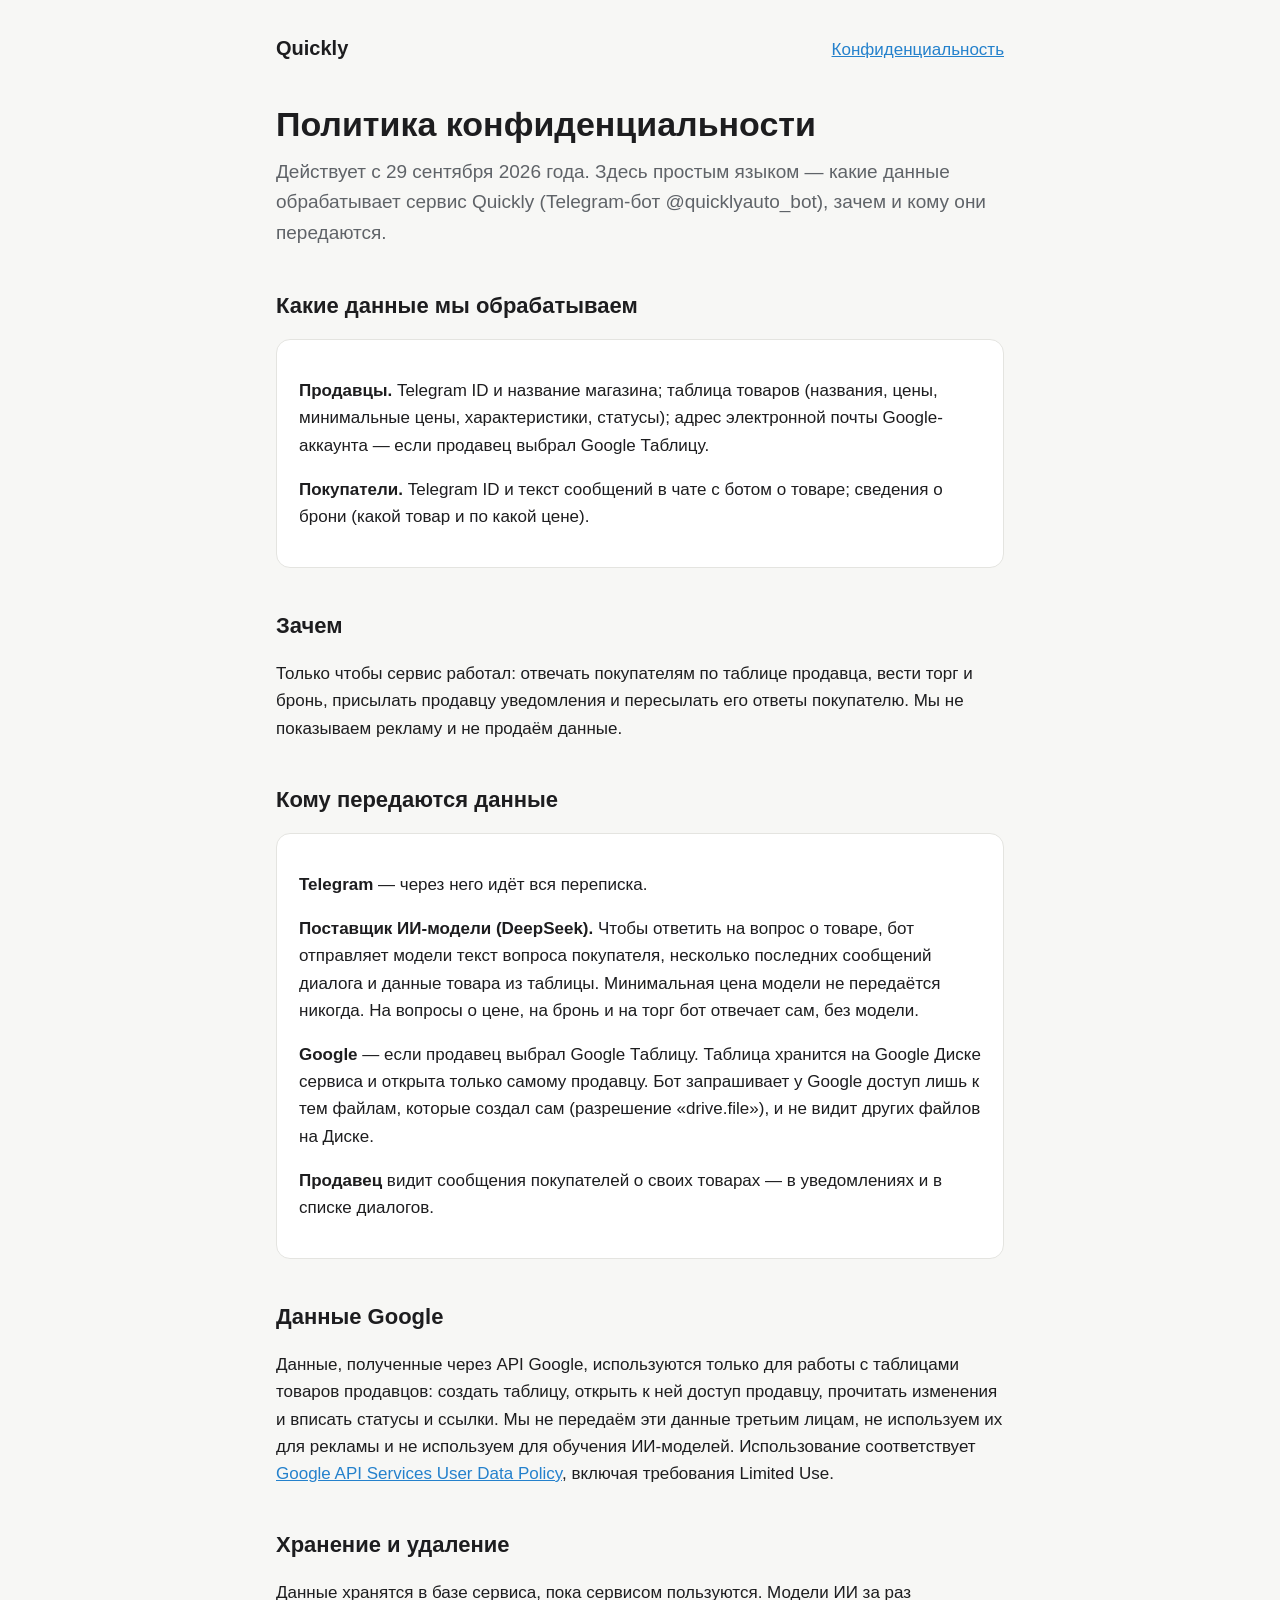
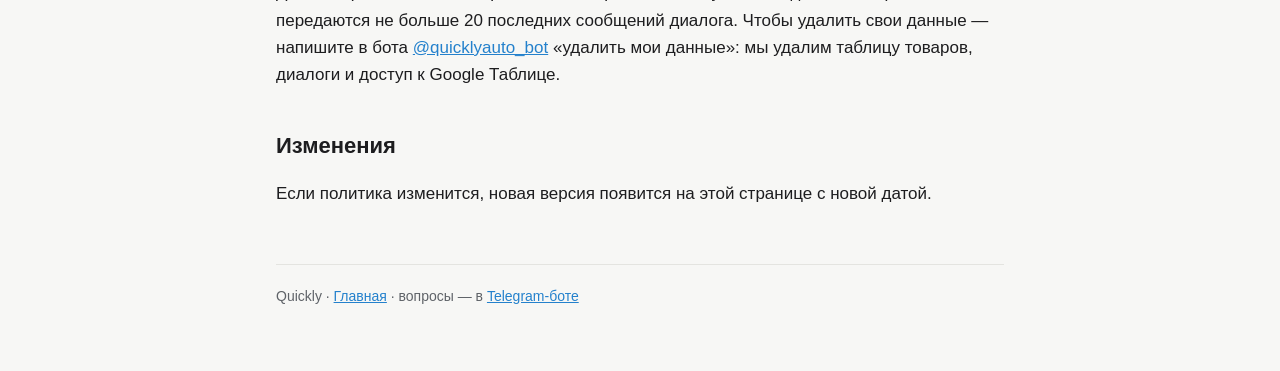
==== privacy.html @ d8a6ad72 "Quickly: home page and privacy policy Co-Authored-By: Claude Opus 5.5 <noreply@anthropic.com>" ====
<!doctype html>
<html lang="ru">
<head>
  <meta charset="utf-8">
  <meta name="viewport" content="width=device-width, initial-scale=1">
  <title>Политика конфиденциальности — Quickly</title>
  <link rel="stylesheet" href="style.css">
</head>
<body>
<main>
  <header>
    <nav>
      <a class="logo" href="./">Quickly</a>
      <a href="privacy.html">Конфиденциальность</a>
    </nav>
  </header>

  <h1>Политика конфиденциальности</h1>
  <p class="lead">Действует с 29 сентября 2026 года. Здесь простым языком — какие данные обрабатывает сервис Quickly (Telegram-бот @quicklyauto_bot), зачем и кому они передаются.</p>

  <h2>Какие данные мы обрабатываем</h2>
  <div class="card">
    <p><b>Продавцы.</b> Telegram ID и название магазина; таблица товаров (названия, цены, минимальные цены, характеристики, статусы); адрес электронной почты Google-аккаунта — если продавец выбрал Google Таблицу.</p>
    <p><b>Покупатели.</b> Telegram ID и текст сообщений в чате с ботом о товаре; сведения о брони (какой товар и по какой цене).</p>
  </div>

  <h2>Зачем</h2>
  <p>Только чтобы сервис работал: отвечать покупателям по таблице продавца, вести торг и бронь, присылать продавцу уведомления и пересылать его ответы покупателю. Мы не показываем рекламу и не продаём данные.</p>

  <h2>Кому передаются данные</h2>
  <div class="card">
    <p><b>Telegram</b> — через него идёт вся переписка.</p>
    <p><b>Поставщик ИИ-модели (DeepSeek).</b> Чтобы ответить на вопрос о товаре, бот отправляет модели текст вопроса покупателя, несколько последних сообщений диалога и данные товара из таблицы. Минимальная цена модели не передаётся никогда. На вопросы о цене, на бронь и на торг бот отвечает сам, без модели.</p>
    <p><b>Google</b> — если продавец выбрал Google Таблицу. Таблица хранится на Google Диске сервиса и открыта только самому продавцу. Бот запрашивает у Google доступ лишь к тем файлам, которые создал сам (разрешение «drive.file»), и не видит других файлов на Диске.</p>
    <p><b>Продавец</b> видит сообщения покупателей о своих товарах — в уведомлениях и в списке диалогов.</p>
  </div>

  <h2>Данные Google</h2>
  <p>Данные, полученные через API Google, используются только для работы с таблицами товаров продавцов: создать таблицу, открыть к ней доступ продавцу, прочитать изменения и вписать статусы и ссылки. Мы не передаём эти данные третьим лицам, не используем их для рекламы и не используем для обучения ИИ-моделей. Использование соответствует <a href="https://developers.google.com/terms/api-services-user-data-policy">Google API Services User Data Policy</a>, включая требования Limited Use.</p>

  <h2>Хранение и удаление</h2>
  <p>Данные хранятся в базе сервиса, пока сервисом пользуются. Модели ИИ за раз передаются не больше 20 последних сообщений диалога. Чтобы удалить свои данные — напишите в бота <a href="https://t.me/quicklyauto_bot">@quicklyauto_bot</a> «удалить мои данные»: мы удалим таблицу товаров, диалоги и доступ к Google Таблице.</p>

  <h2>Изменения</h2>
  <p>Если политика изменится, новая версия появится на этой странице с новой датой.</p>

  <footer>
    Quickly · <a href="./">Главная</a> · вопросы — в <a href="https://t.me/quicklyauto_bot">Telegram-боте</a>
  </footer>
</main>
</body>
</html>
---- style.css ----
:root {
  --bg: #f7f7f5;
  --card: #ffffff;
  --text: #1d1d1f;
  --muted: #5f6368;
  --accent: #2481cc;
  --line: #e4e4e0;
  --reserved: #ffc90e;
  --active: #00a2e8;
  --hidden: #a349a4;
  --sold: #22b14c;
}

@media (prefers-color-scheme: dark) {
  :root {
    --bg: #141416;
    --card: #1e1e21;
    --text: #ececec;
    --muted: #a0a0a6;
    --accent: #5aa9e6;
    --line: #2e2e33;
  }
}

* { box-sizing: border-box; }

body {
  margin: 0;
  background: var(--bg);
  color: var(--text);
  font: 17px/1.6 -apple-system, "Segoe UI", Roboto, Arial, sans-serif;
}

main { max-width: 760px; margin: 0 auto; padding: 32px 16px 64px; }

header nav { display: flex; gap: 20px; align-items: baseline; margin-bottom: 40px; }
header .logo { font-weight: 700; font-size: 20px; color: var(--text); text-decoration: none; margin-right: auto; }
a { color: var(--accent); }

h1 { font-size: 34px; line-height: 1.2; margin: 0 0 12px; }
h2 { font-size: 22px; margin: 40px 0 12px; }
.lead { font-size: 19px; color: var(--muted); margin: 0 0 28px; }

.cta {
  display: inline-block; background: var(--accent); color: #fff; text-decoration: none;
  padding: 12px 22px; border-radius: 10px; font-weight: 600;
}

.card { background: var(--card); border: 1px solid var(--line); border-radius: 14px; padding: 20px 22px; margin: 16px 0; }

ol.steps { padding-left: 22px; }
ol.steps li { margin: 8px 0; }

.table-wrap { overflow-x: auto; }
table { border-collapse: collapse; width: 100%; font-size: 15px; background: var(--card); }
th, td { border: 1px solid var(--line); padding: 8px 10px; text-align: left; white-space: nowrap; }
th { font-weight: 600; }
.seller-row td { border: none; color: var(--muted); padding-left: 0; }
.status { color: #111; font-weight: 600; }
.reserved { background: var(--reserved); }
.active { background: var(--active); }
.hidden { background: var(--hidden); color: #fff; }
.sold { background: var(--sold); color: #fff; }

footer { margin-top: 56px; padding-top: 20px; border-top: 1px solid var(--line); color: var(--muted); font-size: 14px; }
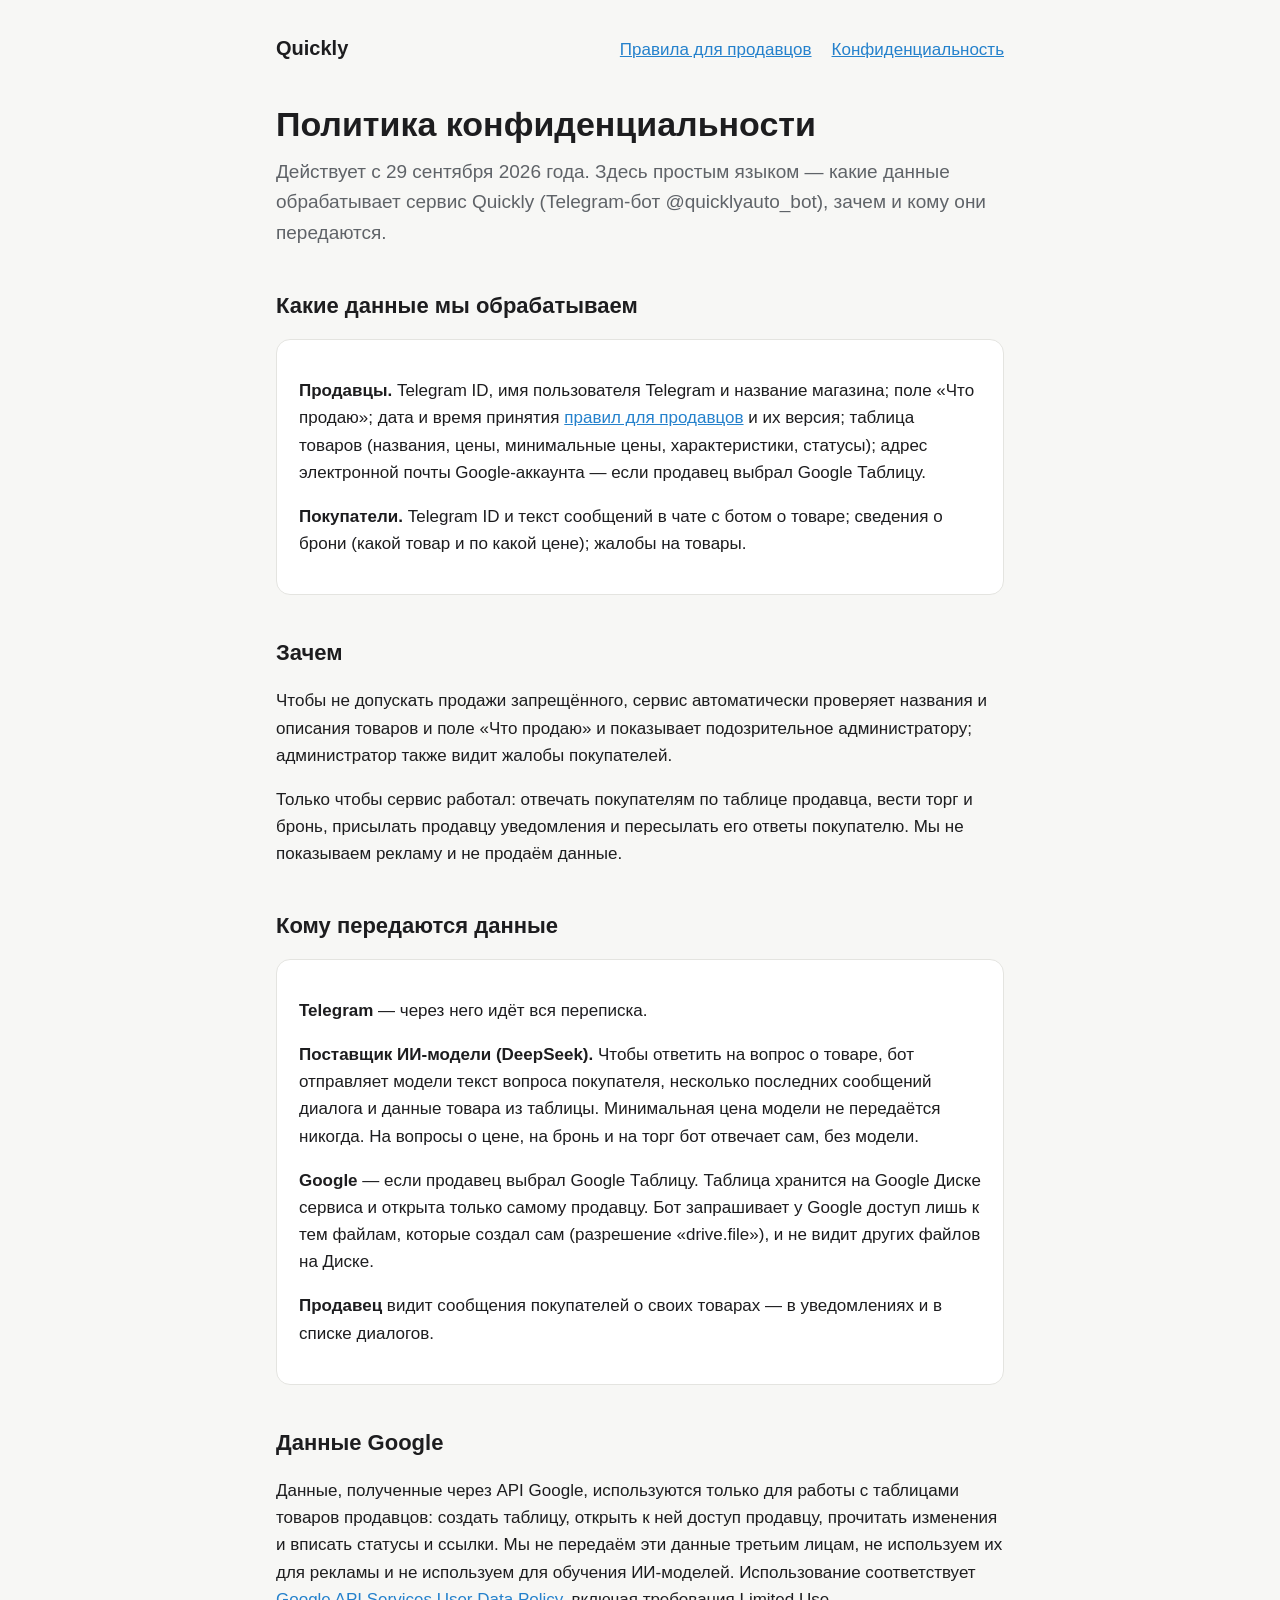
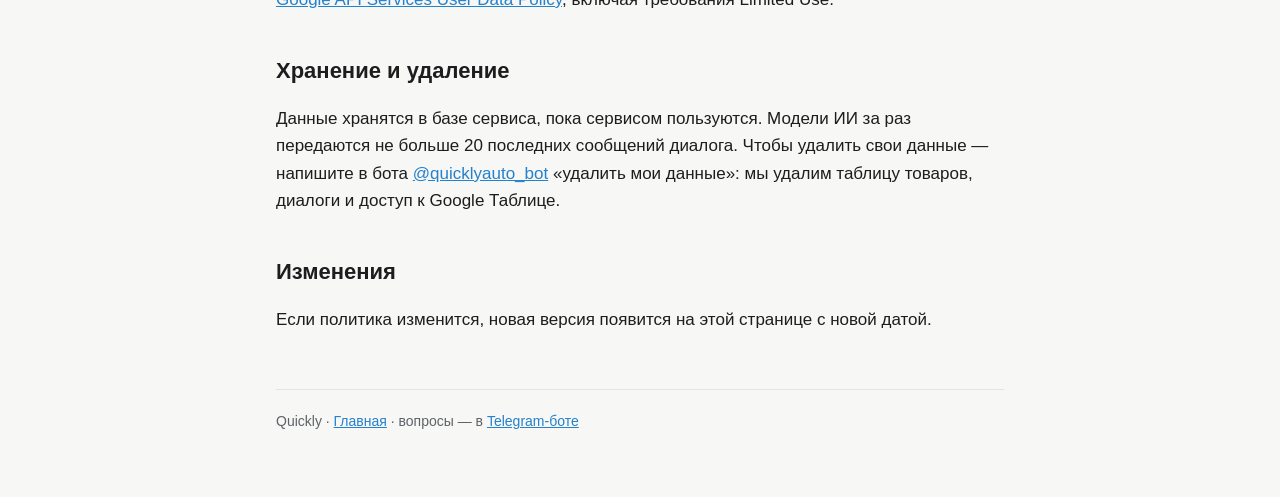
==== commit 8c23737b: "Seller terms page; privacy: moderation and terms acceptance log Co-Authored-By: Claude Opus 5.5 <nor" ====
--- a/privacy.html
+++ b/privacy.html
@@ -11,6 +11,7 @@
   <header>
     <nav>
       <a class="logo" href="./">Quickly</a>
+      <a href="terms.html">Правила для продавцов</a>
       <a href="privacy.html">Конфиденциальность</a>
     </nav>
   </header>
@@ -20,11 +21,12 @@
 
   <h2>Какие данные мы обрабатываем</h2>
   <div class="card">
-    <p><b>Продавцы.</b> Telegram ID и название магазина; таблица товаров (названия, цены, минимальные цены, характеристики, статусы); адрес электронной почты Google-аккаунта — если продавец выбрал Google Таблицу.</p>
-    <p><b>Покупатели.</b> Telegram ID и текст сообщений в чате с ботом о товаре; сведения о брони (какой товар и по какой цене).</p>
+    <p><b>Продавцы.</b> Telegram ID, имя пользователя Telegram и название магазина; поле «Что продаю»; дата и время принятия <a href="terms.html">правил для продавцов</a> и их версия; таблица товаров (названия, цены, минимальные цены, характеристики, статусы); адрес электронной почты Google-аккаунта — если продавец выбрал Google Таблицу.</p>
+    <p><b>Покупатели.</b> Telegram ID и текст сообщений в чате с ботом о товаре; сведения о брони (какой товар и по какой цене); жалобы на товары.</p>
   </div>
 
   <h2>Зачем</h2>
+  <p>Чтобы не допускать продажи запрещённого, сервис автоматически проверяет названия и описания товаров и поле «Что продаю» и показывает подозрительное администратору; администратор также видит жалобы покупателей.</p>
   <p>Только чтобы сервис работал: отвечать покупателям по таблице продавца, вести торг и бронь, присылать продавцу уведомления и пересылать его ответы покупателю. Мы не показываем рекламу и не продаём данные.</p>
 
   <h2>Кому передаются данные</h2>
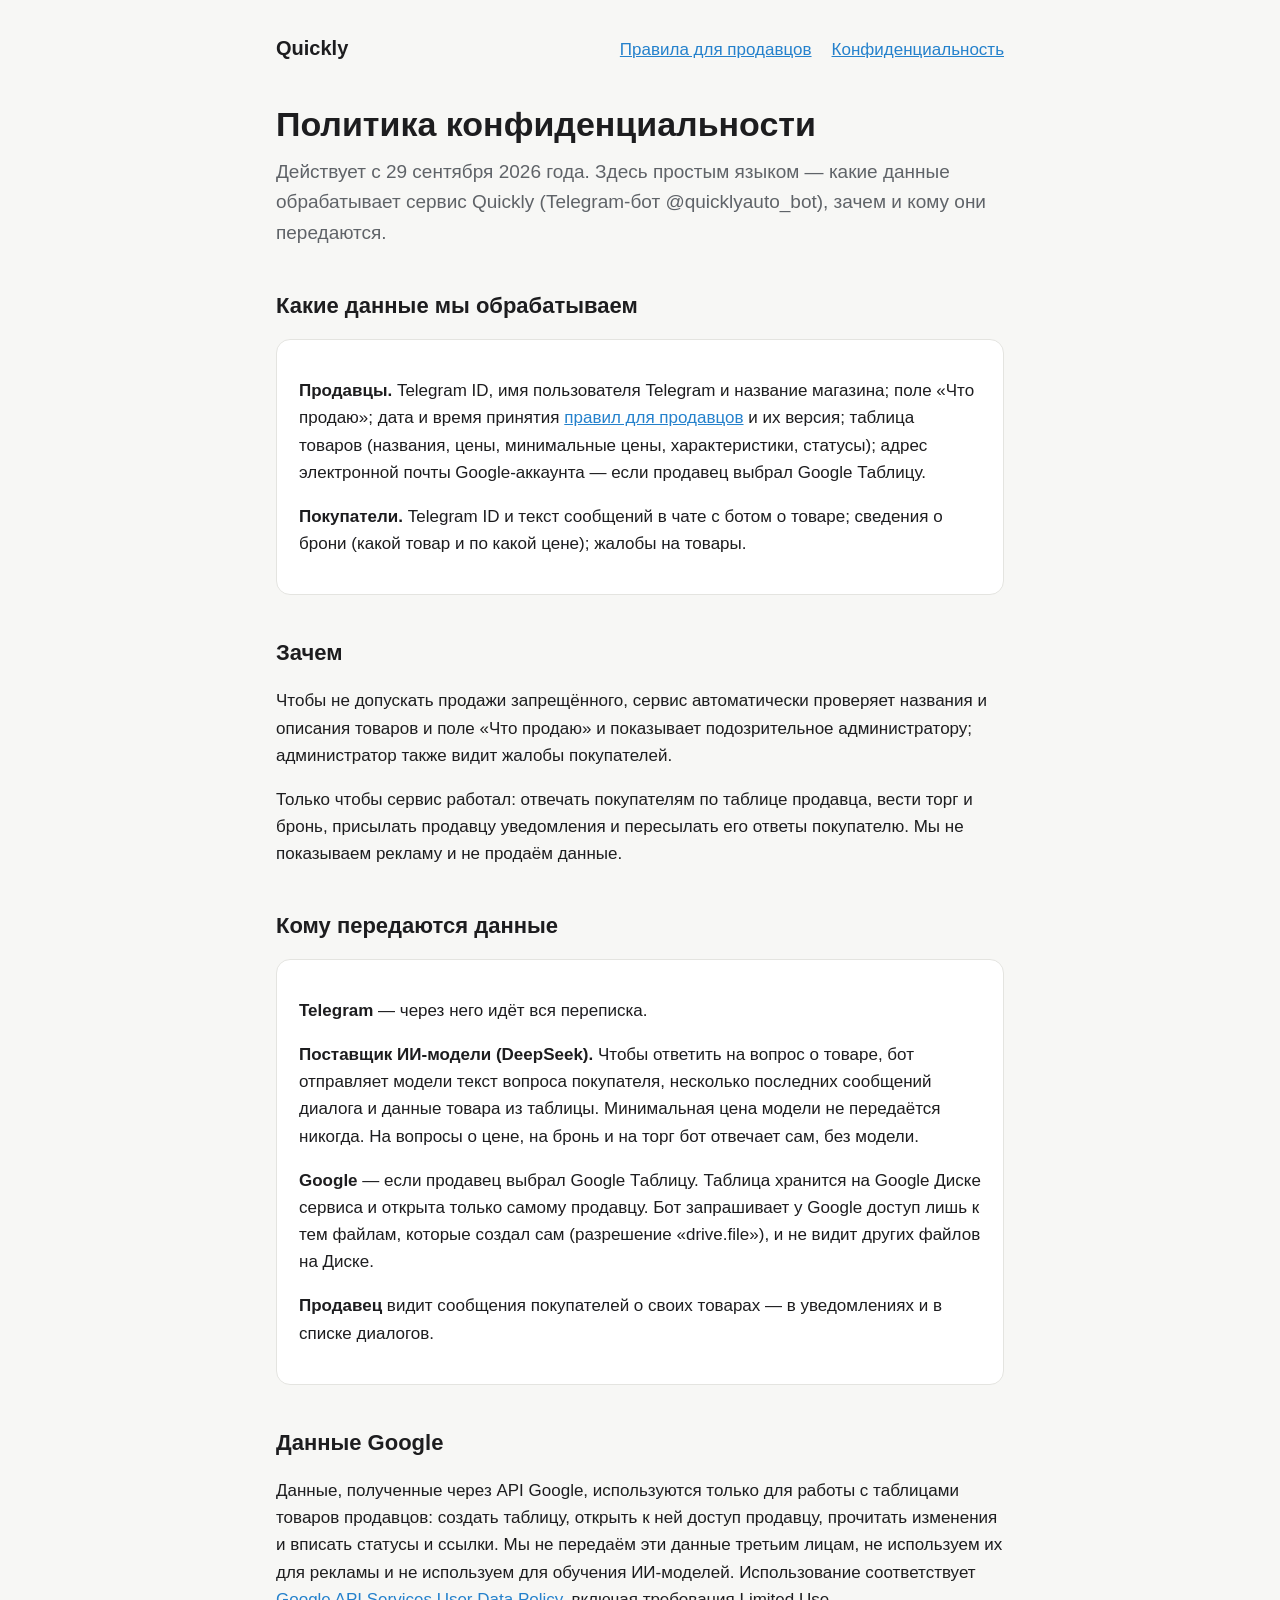
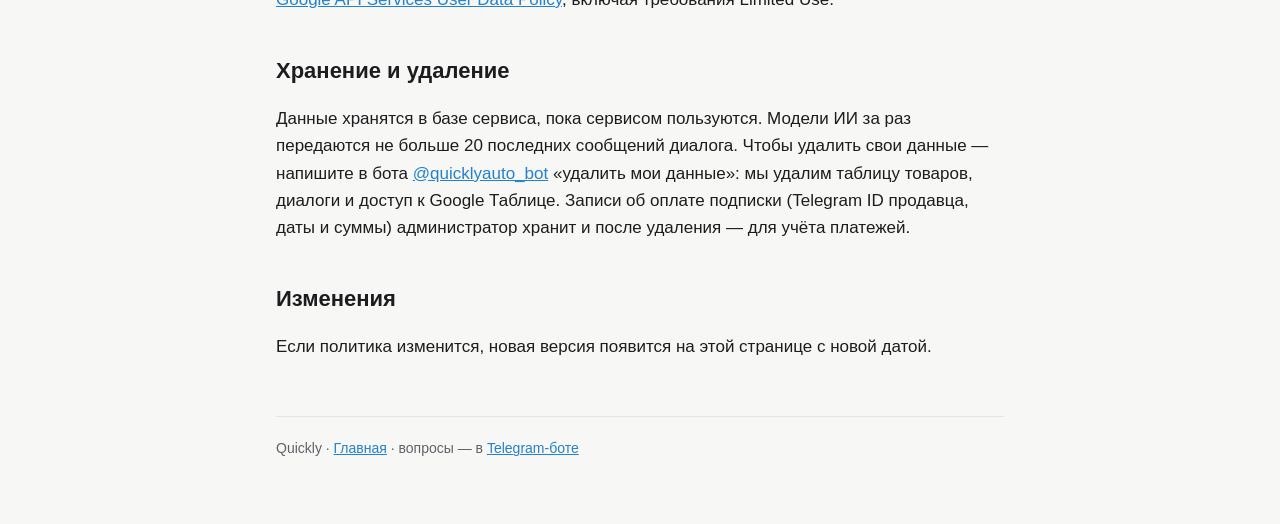
==== commit c4b2b316: "Privacy: payment records kept for accounting Co-Authored-By: Claude Opus 5.5 <noreply@anthropic.com>" ====
--- a/privacy.html
+++ b/privacy.html
@@ -41,7 +41,7 @@
   <p>Данные, полученные через API Google, используются только для работы с таблицами товаров продавцов: создать таблицу, открыть к ней доступ продавцу, прочитать изменения и вписать статусы и ссылки. Мы не передаём эти данные третьим лицам, не используем их для рекламы и не используем для обучения ИИ-моделей. Использование соответствует <a href="https://developers.google.com/terms/api-services-user-data-policy">Google API Services User Data Policy</a>, включая требования Limited Use.</p>
 
   <h2>Хранение и удаление</h2>
-  <p>Данные хранятся в базе сервиса, пока сервисом пользуются. Модели ИИ за раз передаются не больше 20 последних сообщений диалога. Чтобы удалить свои данные — напишите в бота <a href="https://t.me/quicklyauto_bot">@quicklyauto_bot</a> «удалить мои данные»: мы удалим таблицу товаров, диалоги и доступ к Google Таблице.</p>
+  <p>Данные хранятся в базе сервиса, пока сервисом пользуются. Модели ИИ за раз передаются не больше 20 последних сообщений диалога. Чтобы удалить свои данные — напишите в бота <a href="https://t.me/quicklyauto_bot">@quicklyauto_bot</a> «удалить мои данные»: мы удалим таблицу товаров, диалоги и доступ к Google Таблице. Записи об оплате подписки (Telegram ID продавца, даты и суммы) администратор хранит и после удаления — для учёта платежей.</p>
 
   <h2>Изменения</h2>
   <p>Если политика изменится, новая версия появится на этой странице с новой датой.</p>
--- a/style.css
+++ b/style.css
@@ -33,7 +33,7 @@
 
 main { max-width: 760px; margin: 0 auto; padding: 32px 16px 64px; }
 
-header nav { display: flex; gap: 20px; align-items: baseline; margin-bottom: 40px; }
+header nav { display: flex; flex-wrap: wrap; gap: 8px 20px; align-items: baseline; margin-bottom: 40px; }
 header .logo { font-weight: 700; font-size: 20px; color: var(--text); text-decoration: none; margin-right: auto; }
 a { color: var(--accent); }
 
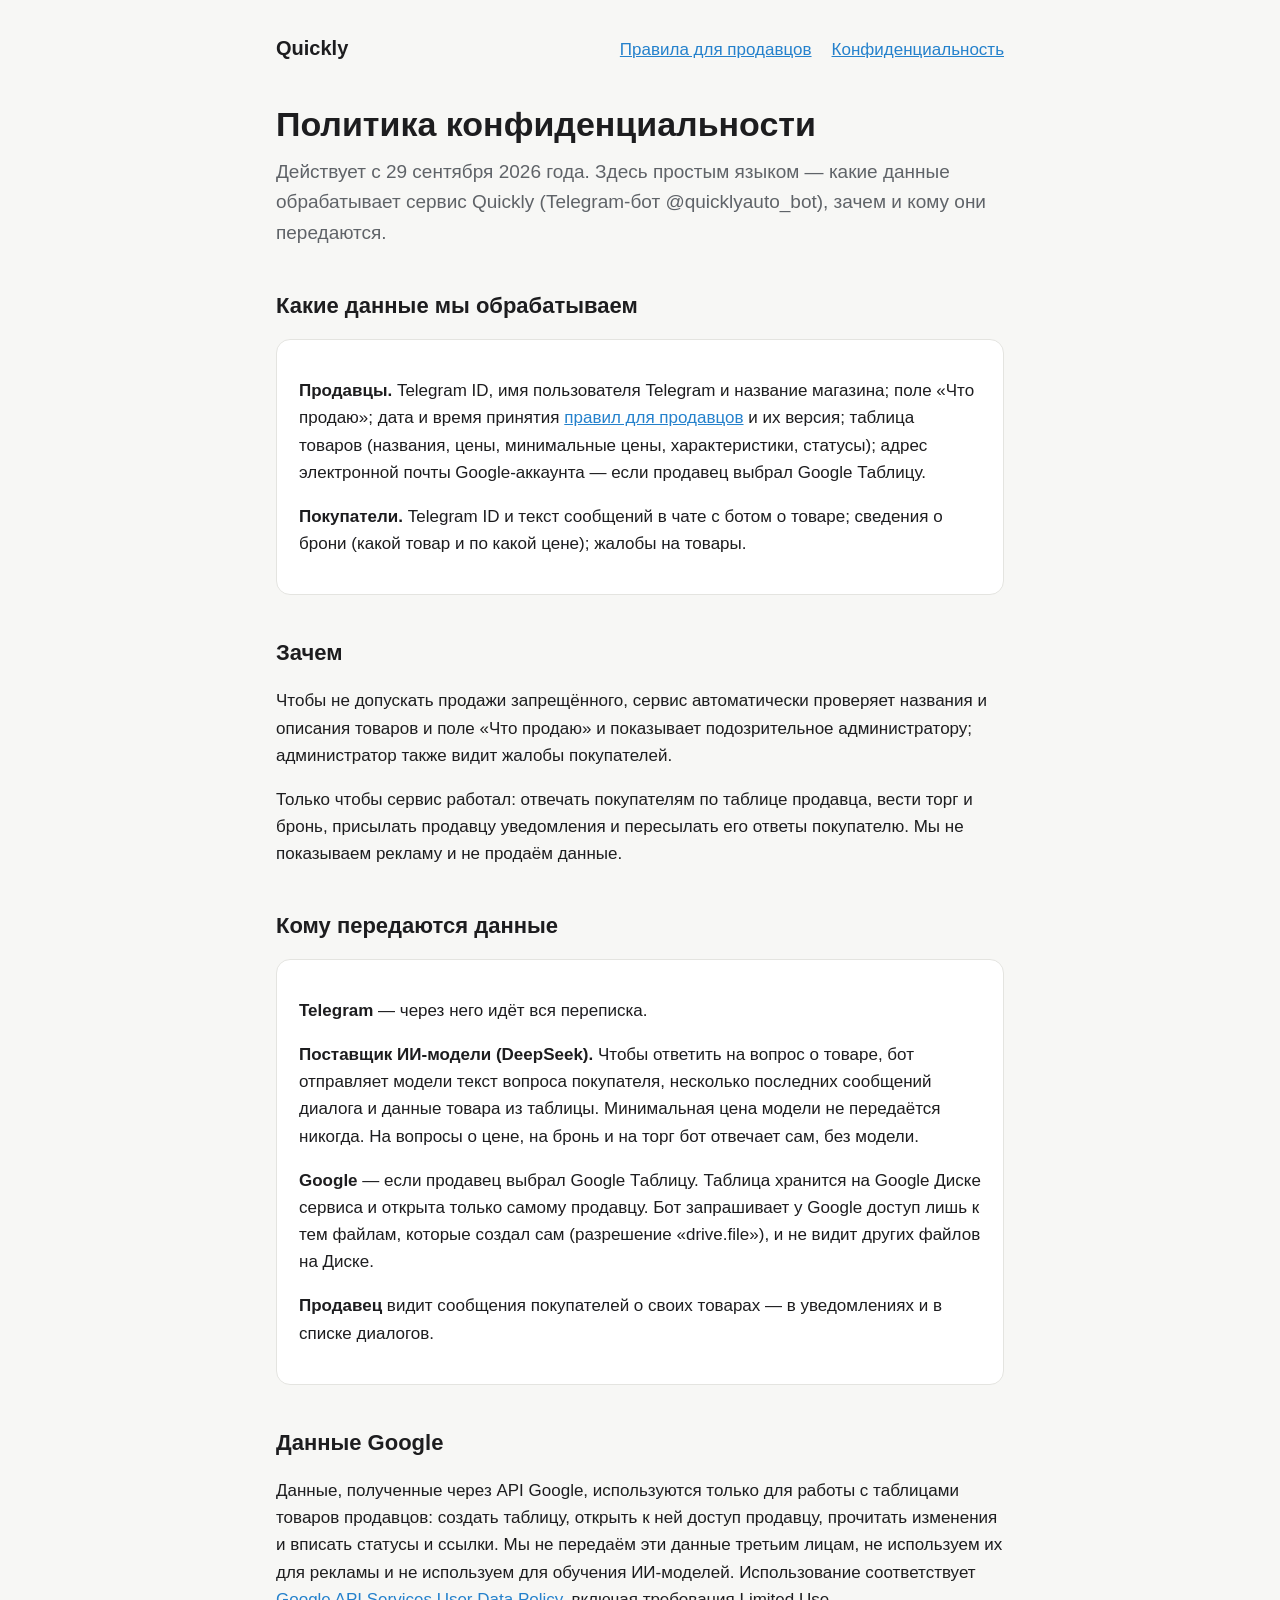
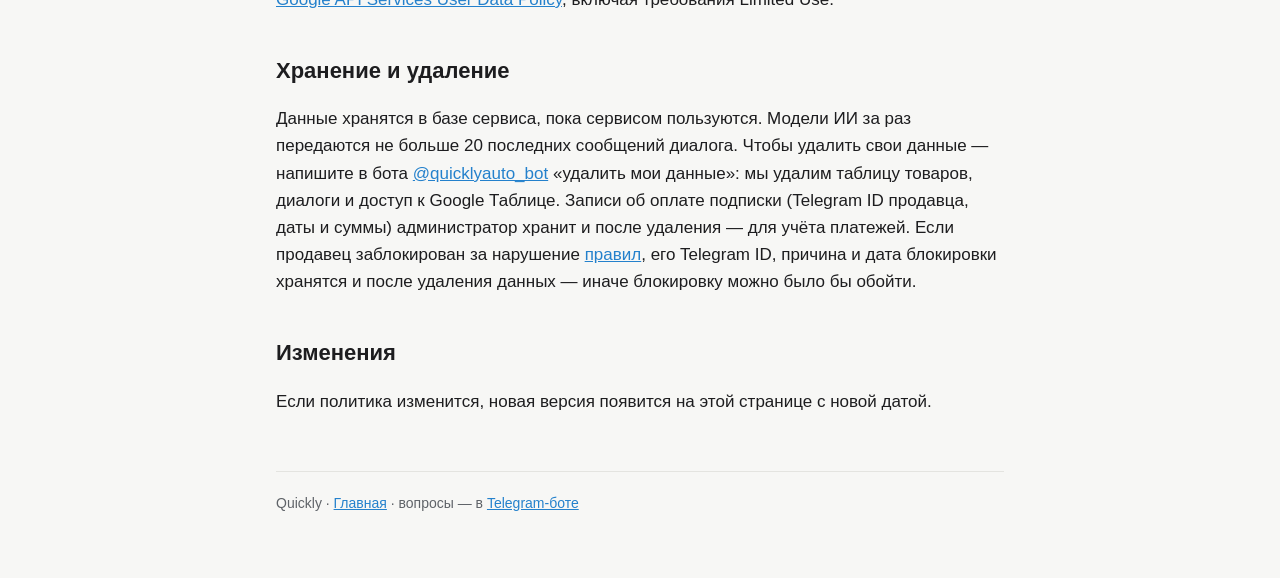
==== commit 76b9a4d8: "Privacy: blocked IDs are kept to enforce the block Co-Authored-By: Claude Opus 5.5 <noreply@anthropi" ====
--- a/privacy.html
+++ b/privacy.html
@@ -41,7 +41,7 @@
   <p>Данные, полученные через API Google, используются только для работы с таблицами товаров продавцов: создать таблицу, открыть к ней доступ продавцу, прочитать изменения и вписать статусы и ссылки. Мы не передаём эти данные третьим лицам, не используем их для рекламы и не используем для обучения ИИ-моделей. Использование соответствует <a href="https://developers.google.com/terms/api-services-user-data-policy">Google API Services User Data Policy</a>, включая требования Limited Use.</p>
 
   <h2>Хранение и удаление</h2>
-  <p>Данные хранятся в базе сервиса, пока сервисом пользуются. Модели ИИ за раз передаются не больше 20 последних сообщений диалога. Чтобы удалить свои данные — напишите в бота <a href="https://t.me/quicklyauto_bot">@quicklyauto_bot</a> «удалить мои данные»: мы удалим таблицу товаров, диалоги и доступ к Google Таблице. Записи об оплате подписки (Telegram ID продавца, даты и суммы) администратор хранит и после удаления — для учёта платежей.</p>
+  <p>Данные хранятся в базе сервиса, пока сервисом пользуются. Модели ИИ за раз передаются не больше 20 последних сообщений диалога. Чтобы удалить свои данные — напишите в бота <a href="https://t.me/quicklyauto_bot">@quicklyauto_bot</a> «удалить мои данные»: мы удалим таблицу товаров, диалоги и доступ к Google Таблице. Записи об оплате подписки (Telegram ID продавца, даты и суммы) администратор хранит и после удаления — для учёта платежей. Если продавец заблокирован за нарушение <a href="terms.html">правил</a>, его Telegram ID, причина и дата блокировки хранятся и после удаления данных — иначе блокировку можно было бы обойти.</p>
 
   <h2>Изменения</h2>
   <p>Если политика изменится, новая версия появится на этой странице с новой датой.</p>
